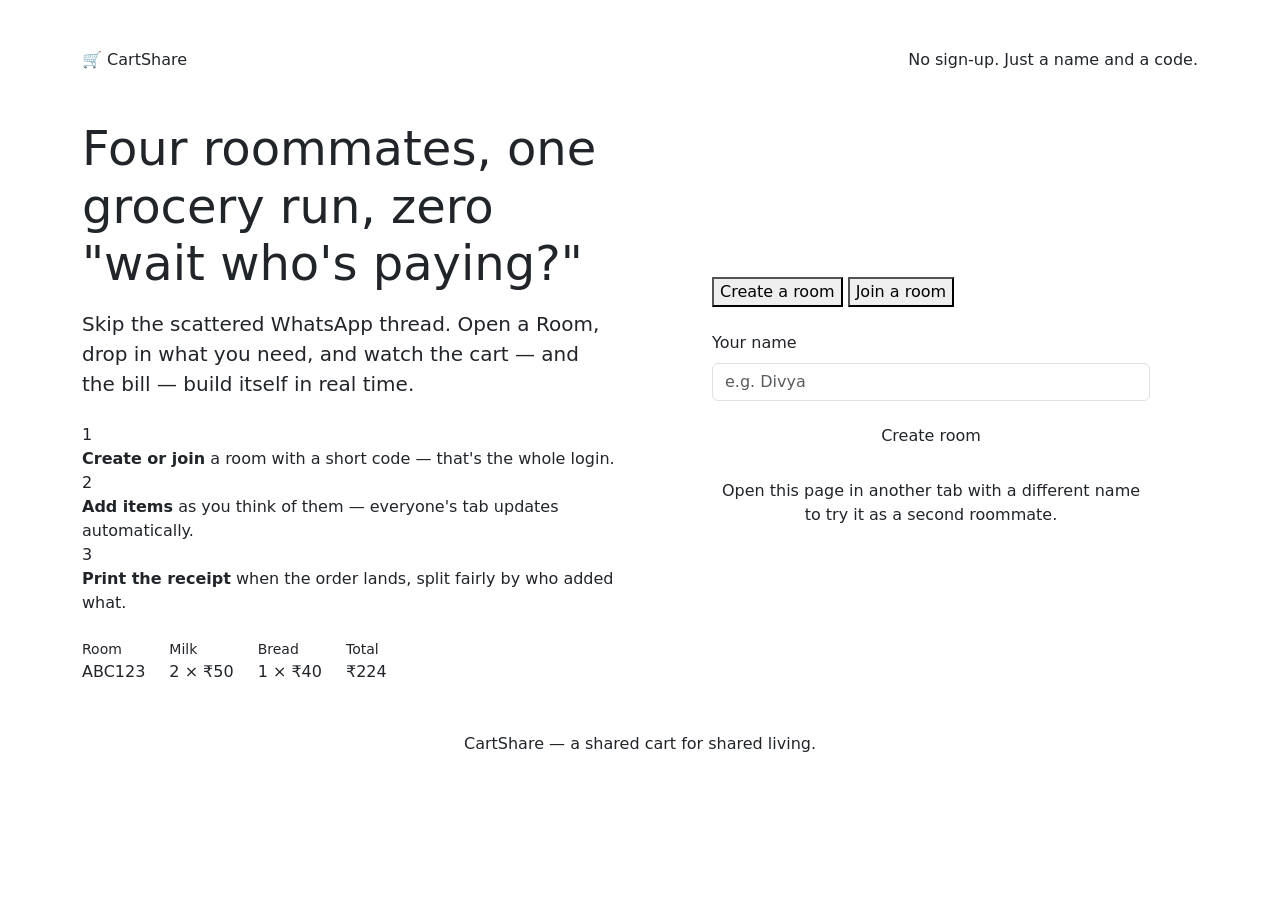
==== index.html @ 7046f9d7 "Add files via upload" ====
<!DOCTYPE html>
<html lang="en">
<head>
<meta charset="UTF-8">
<meta name="viewport" content="width=device-width, initial-scale=1.0">
<title>CartShare — Split the shopping, not the chat</title>
<link rel="icon" href="data:image/svg+xml,<svg xmlns=%22http://www.w3.org/2000/svg%22 viewBox=%220 0 100 100%22><text y=%22.9em%22 font-size=%2290%22>🛒</text></svg>">
<link href="https://cdn.jsdelivr.net/npm/bootstrap@5.3.3/dist/css/bootstrap.min.css" rel="stylesheet">
<link rel="stylesheet" href="css/style.css">
<link rel="stylesheet" href="css/login.css">
</head>
<body>

<div class="container py-4 py-md-5">

  <header class="d-flex justify-content-between align-items-center mb-5">
    <div class="brand">
      <span class="brand-basket">🛒</span>
      <span class="brand-name">Cart<span>Share</span></span>
    </div>
    <span class="chip d-none d-sm-inline-flex">No sign-up. Just a name and a code.</span>
  </header>

  <main class="row g-5 align-items-center">

    <!-- LEFT: Story / value prop -->
    <section class="col-lg-6">
      <h1 class="display-5 fw-800 hero-heading mb-3">
        Four roommates, one grocery run, zero "wait who's paying?"
      </h1>
      <p class="lead text-ink-soft mb-4">
        Skip the scattered WhatsApp thread. Open a Room, drop in what you need,
        and watch the cart — and the bill — build itself in real time.
      </p>

      <ol class="how-steps list-unstyled mb-4">
        <li>
          <span class="step-mark">1</span>
          <div>
            <strong>Create or join</strong> a room with a short code — that's the whole login.
          </div>
        </li>
        <li>
          <span class="step-mark">2</span>
          <div>
            <strong>Add items</strong> as you think of them — everyone's tab updates automatically.
          </div>
        </li>
        <li>
          <span class="step-mark">3</span>
          <div>
            <strong>Print the receipt</strong> when the order lands, split fairly by who added what.
          </div>
        </li>
      </ol>

      <div class="d-flex gap-4 flex-wrap sample-room mono">
        <div>
          <div class="text-ink-soft small">Room</div>
          <div class="fw-700">ABC123</div>
        </div>
        <div>
          <div class="text-ink-soft small">Milk</div>
          <div class="fw-700">2 × ₹50</div>
        </div>
        <div>
          <div class="text-ink-soft small">Bread</div>
          <div class="fw-700">1 × ₹40</div>
        </div>
        <div>
          <div class="text-ink-soft small">Total</div>
          <div class="fw-700">₹224</div>
        </div>
      </div>
    </section>

    <!-- RIGHT: Auth card -->
    <section class="col-lg-6">
      <div class="card-soft p-4 p-md-5 auth-card mx-auto">

        <div class="tab-toggle mb-4" role="tablist">
          <button type="button" class="tab-btn active" data-tab="create" id="tabCreate">Create a room</button>
          <button type="button" class="tab-btn" data-tab="join" id="tabJoin">Join a room</button>
        </div>

        <div class="mb-3">
          <label for="userName" class="form-label">Your name</label>
          <input type="text" id="userName" class="form-control" placeholder="e.g. Divya" maxlength="24" autocomplete="off">
        </div>

        <div id="joinCodeGroup" class="mb-3 d-none">
          <label for="roomCode" class="form-label">Room code</label>
          <input type="text" id="roomCode" class="form-control mono text-uppercase" placeholder="ABC123" maxlength="6" autocomplete="off">
        </div>

        <div id="errorMsg" class="alert alert-danger py-2 small d-none" role="alert"></div>

        <button type="button" id="createRoomBtn" class="btn btn-lime w-100 mb-2">Create room</button>
        <button type="button" id="joinRoomBtn" class="btn btn-outline-pink w-100 d-none">Join room</button>

        <p class="footer-note text-center mt-3 mb-0">
          Open this page in another tab with a different name to try it as a second roommate.
        </p>
      </div>
    </section>

  </main>

  <footer class="text-center footer-note mt-5">
    CartShare — a shared cart for shared living.
  </footer>
</div>

<script src="js/storage.js"></script>
<script src="js/login.js"></script>
</body>
</html>
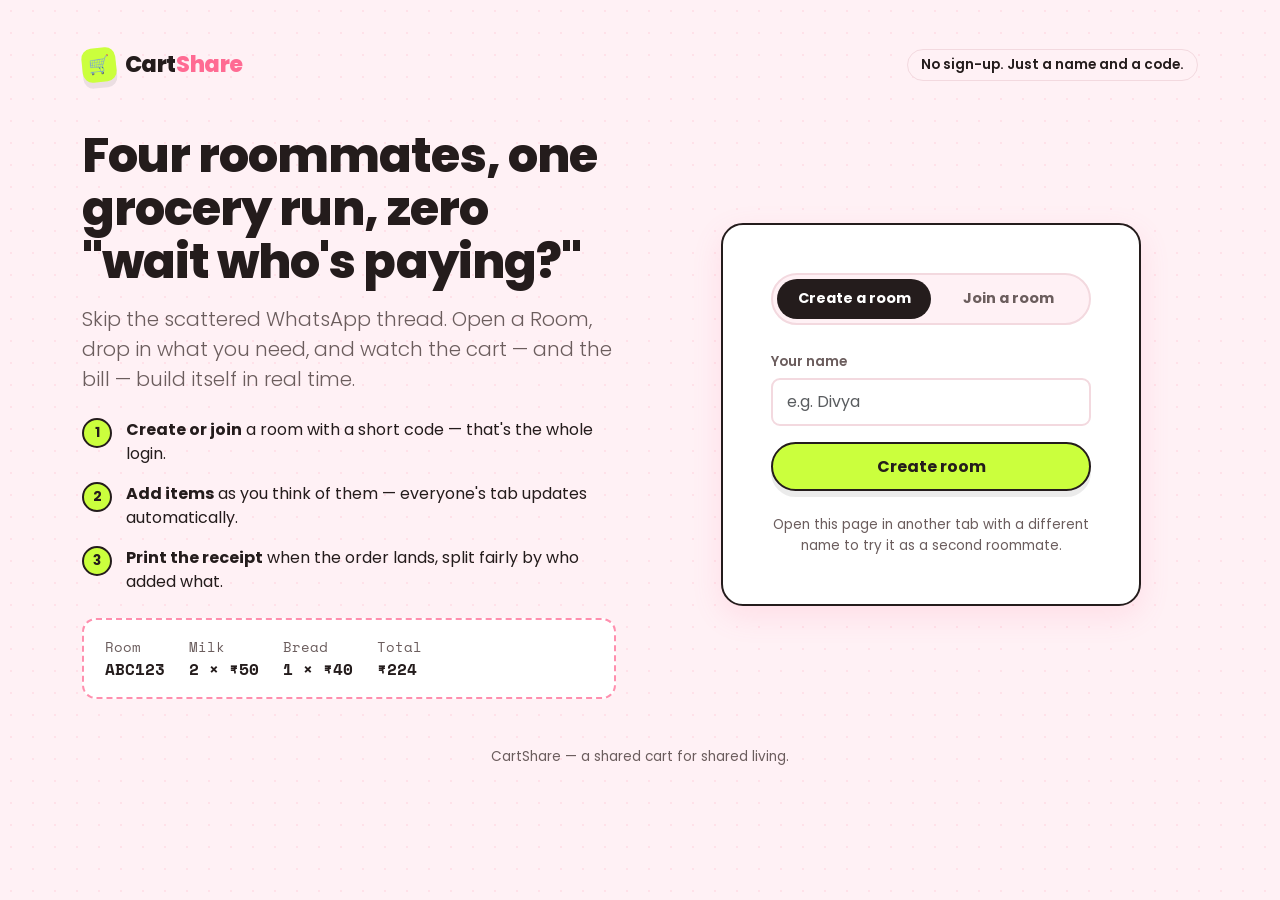
==== commit 0d3e3569: "Update index.html" ====
--- a/index.html
+++ b/index.html
@@ -6,8 +6,8 @@
 <title>CartShare — Split the shopping, not the chat</title>
 <link rel="icon" href="data:image/svg+xml,<svg xmlns=%22http://www.w3.org/2000/svg%22 viewBox=%220 0 100 100%22><text y=%22.9em%22 font-size=%2290%22>🛒</text></svg>">
 <link href="https://cdn.jsdelivr.net/npm/bootstrap@5.3.3/dist/css/bootstrap.min.css" rel="stylesheet">
-<link rel="stylesheet" href="css/style.css">
-<link rel="stylesheet" href="css/login.css">
+<link rel="stylesheet" href="style.css">
+<link rel="stylesheet" href="login.css">
 </head>
 <body>
 
@@ -111,7 +111,7 @@
   </footer>
 </div>
 
-<script src="js/storage.js"></script>
-<script src="js/login.js"></script>
+<script src="storage.js"></script>
+<script src="login.js"></script>
 </body>
-</html>+</html>
--- a/style.css
+++ b/style.css
@@ -0,0 +1,176 @@
+/* ==========================================================================
+   CartShare — Shared Styles
+   Theme: Neon Lime + Peach/Baby Pink
+   ========================================================================== */
+
+@import url('https://fonts.googleapis.com/css2?family=Poppins:wght@400;500;600;700;800&family=Space+Mono:wght@400;700&display=swap');
+
+:root {
+  --lime: #CBFF3D;
+  --lime-dark: #A9E01B;
+  --peach: #FFC7D4;
+  --pink: #FF8FAE;
+  --pink-deep: #FF6B93;
+  --baby-pink: #FFF1F5;
+  --cream: #FFFBF7;
+  --ink: #241C1C;
+  --ink-soft: #6B5D5D;
+  --white: #FFFFFF;
+  --line: #F3D9DF;
+  --radius-lg: 22px;
+  --radius-md: 14px;
+  --radius-sm: 9px;
+  --shadow-card: 0 10px 30px rgba(255, 107, 147, 0.14);
+  --shadow-pop: 0 6px 0 rgba(0, 0, 0, 0.08);
+}
+
+* { box-sizing: border-box; }
+
+html { scroll-behavior: smooth; }
+
+body {
+  font-family: 'Poppins', 'Segoe UI', sans-serif;
+  background-color: var(--baby-pink);
+  background-image:
+    radial-gradient(circle, rgba(255,107,147,0.12) 1.5px, transparent 1.5px);
+  background-size: 22px 22px;
+  color: var(--ink);
+  min-height: 100vh;
+}
+
+.mono { font-family: 'Space Mono', monospace; }
+
+a { color: var(--pink-deep); text-decoration: none; }
+
+/* ---------- Brand mark ---------- */
+.brand {
+  display: inline-flex;
+  align-items: center;
+  gap: 0.55rem;
+  font-weight: 800;
+  font-size: 1.4rem;
+  letter-spacing: -0.02em;
+}
+.brand-basket {
+  width: 34px;
+  height: 34px;
+  border-radius: 10px;
+  background: var(--lime);
+  display: grid;
+  place-items: center;
+  font-size: 1.1rem;
+  box-shadow: var(--shadow-pop);
+  transform: rotate(-6deg);
+}
+.brand-name span { color: var(--pink-deep); }
+
+/* ---------- Buttons ---------- */
+.btn-lime {
+  background-color: var(--lime);
+  border: 2px solid var(--ink);
+  color: var(--ink);
+  font-weight: 700;
+  border-radius: 999px;
+  padding: 0.65rem 1.7rem;
+  box-shadow: var(--shadow-pop);
+  transition: transform 0.12s ease, box-shadow 0.12s ease;
+}
+.btn-lime:hover, .btn-lime:focus {
+  background-color: var(--lime-dark);
+  color: var(--ink);
+  transform: translateY(2px);
+  box-shadow: 0 4px 0 rgba(0,0,0,0.08);
+}
+
+.btn-outline-pink {
+  background: transparent;
+  border: 2px solid var(--pink);
+  color: var(--pink-deep);
+  font-weight: 700;
+  border-radius: 999px;
+  padding: 0.65rem 1.7rem;
+  transition: all 0.12s ease;
+}
+.btn-outline-pink:hover {
+  background: var(--pink);
+  color: var(--white);
+  border-color: var(--pink);
+}
+
+.btn-pink-solid {
+  background: var(--pink-deep);
+  border: 2px solid var(--ink);
+  color: var(--white);
+  font-weight: 700;
+  border-radius: 999px;
+  padding: 0.65rem 1.7rem;
+  box-shadow: var(--shadow-pop);
+  transition: transform 0.12s ease, box-shadow 0.12s ease;
+}
+.btn-pink-solid:hover {
+  background: #ff5686;
+  color: var(--white);
+  transform: translateY(2px);
+  box-shadow: 0 4px 0 rgba(0,0,0,0.08);
+}
+
+.btn-ghost {
+  background: transparent;
+  border: none;
+  color: var(--ink-soft);
+  font-weight: 600;
+}
+.btn-ghost:hover { color: var(--pink-deep); }
+
+/* ---------- Cards ---------- */
+.card-soft {
+  background: var(--white);
+  border-radius: var(--radius-lg);
+  border: 2px solid var(--ink);
+  box-shadow: var(--shadow-card);
+}
+
+.form-control, .form-select {
+  border-radius: var(--radius-sm);
+  border: 2px solid var(--line);
+  padding: 0.65rem 0.9rem;
+}
+.form-control:focus, .form-select:focus {
+  border-color: var(--pink);
+  box-shadow: 0 0 0 3px rgba(255, 143, 174, 0.25);
+}
+
+.form-label {
+  font-weight: 600;
+  font-size: 0.85rem;
+  color: var(--ink-soft);
+  margin-bottom: 0.35rem;
+}
+
+/* ---------- Utility chips ---------- */
+.chip {
+  display: inline-flex;
+  align-items: center;
+  gap: 0.35rem;
+  background: var(--baby-pink);
+  border: 1.5px solid var(--line);
+  border-radius: 999px;
+  padding: 0.3rem 0.8rem;
+  font-size: 0.85rem;
+  font-weight: 600;
+}
+
+.footer-note {
+  color: var(--ink-soft);
+  font-size: 0.85rem;
+}
+
+/* ---------- Focus accessibility ---------- */
+a:focus-visible, button:focus-visible, input:focus-visible {
+  outline: 3px solid var(--pink-deep);
+  outline-offset: 2px;
+}
+
+@media (prefers-reduced-motion: reduce) {
+  * { transition: none !important; animation: none !important; }
+}
--- a/login.css
+++ b/login.css
@@ -0,0 +1,59 @@
+.fw-800 { font-weight: 800; }
+.fw-700 { font-weight: 700; }
+.text-ink-soft { color: var(--ink-soft); }
+
+.hero-heading {
+  letter-spacing: -0.02em;
+  line-height: 1.1;
+}
+
+.how-steps li {
+  display: flex;
+  gap: 0.9rem;
+  align-items: flex-start;
+  margin-bottom: 1rem;
+}
+.step-mark {
+  flex: none;
+  width: 30px;
+  height: 30px;
+  border-radius: 50%;
+  background: var(--lime);
+  border: 2px solid var(--ink);
+  display: grid;
+  place-items: center;
+  font-weight: 700;
+  font-size: 0.85rem;
+}
+
+.sample-room {
+  background: var(--white);
+  border: 2px dashed var(--pink);
+  border-radius: var(--radius-md);
+  padding: 1rem 1.3rem;
+}
+
+.auth-card { max-width: 420px; }
+
+.tab-toggle {
+  display: flex;
+  background: var(--baby-pink);
+  border-radius: 999px;
+  padding: 4px;
+  border: 2px solid var(--line);
+}
+.tab-btn {
+  flex: 1;
+  border: none;
+  background: transparent;
+  padding: 0.55rem 0.5rem;
+  border-radius: 999px;
+  font-weight: 700;
+  font-size: 0.9rem;
+  color: var(--ink-soft);
+  transition: background 0.15s ease, color 0.15s ease;
+}
+.tab-btn.active {
+  background: var(--ink);
+  color: var(--white);
+}
